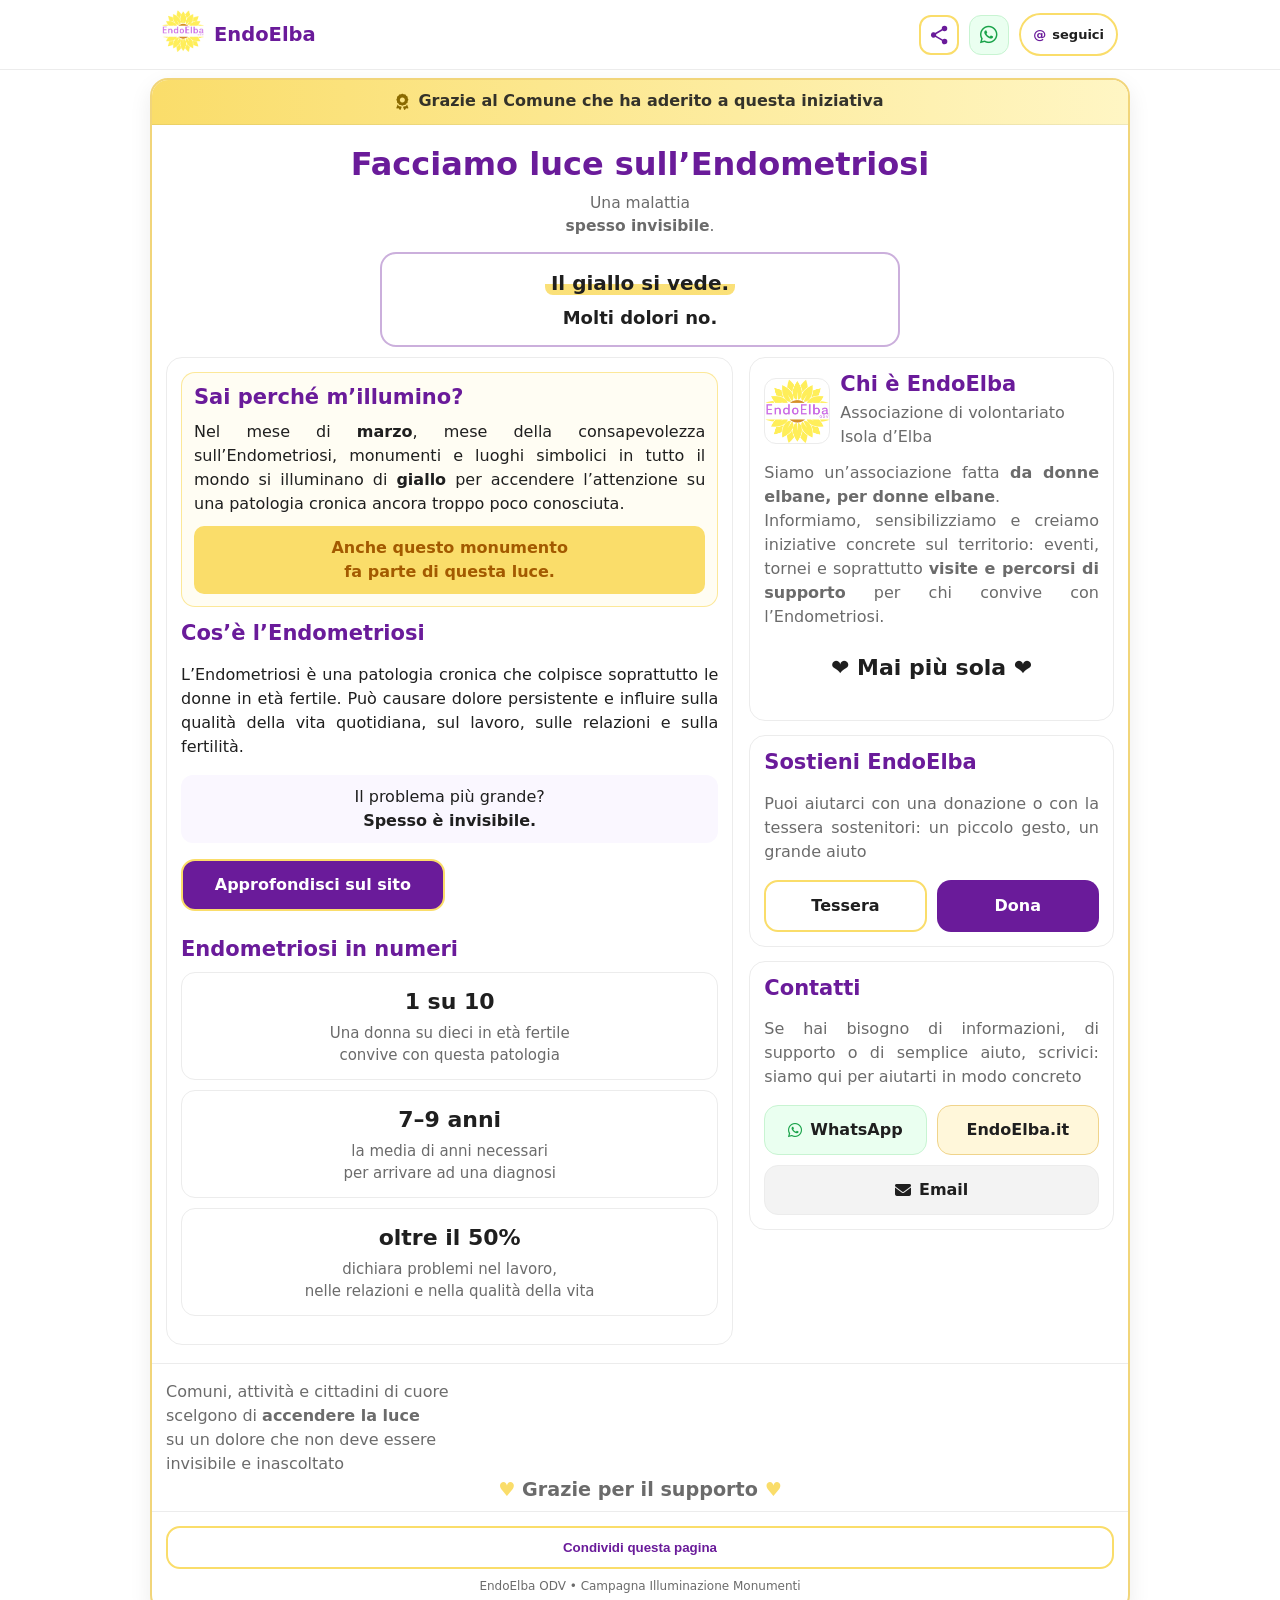
==== illuminazione/index.html @ 04952b27 "Update index.html" ====
<!DOCTYPE html>
<html lang="it">
<head>
  <meta charset="UTF-8" />
  <meta name="viewport" content="width=device-width, initial-scale=1.0" />
  <title>Facciamo luce sull’Endometriosi – EndoElba</title>

  <meta name="description" content="Perché questo monumento è illuminato di giallo: pagina dedicata alla consapevolezza sull’Endometriosi, promossa da EndoElba ODV." />

  <link rel="preconnect" href="https://cdnjs.cloudflare.com" />
  <link href="https://cdnjs.cloudflare.com/ajax/libs/font-awesome/6.5.0/css/all.min.css" rel="stylesheet" />

  <!-- file nella stessa cartella /illuminazione/ -->
  <link rel="stylesheet" href="style.css" />
  <script src="script.js" defer></script>
</head>

<body>

  <!-- TOPBAR -->
  <header class="topbar" aria-label="Barra superiore EndoElba">
    <div class="topbar-inner">
      <div class="brand">
        <a href="https://endoelba.it" rel="noopener" target="_blank" aria-label="Vai al sito EndoElba">
          <img class="logo" alt="EndoElba" src="https://elbaexpert.github.io/endoelba/illuminazione/logo-endoelba.png" />
        </a>
        <div class="brandTxt">
          <div class="subname">EndoElba</div>
          <!-- (kicker rimosso) -->
        </div>
      </div>

      <div class="actions">
        <button class="iconBtn glowPulse" id="shareBtnTop" type="button" aria-label="Condividi">
          <svg aria-hidden="true" width="22" height="22" viewBox="0 0 24 24">
            <path d="M18 16.08c-.76 0-1.44.3-1.96.77L8.91 12.7a3.27 3.27 0 0 0 0-1.39l7-4.11A2.99 2.99 0 0 0 18 7.91a3 3 0 1 0-3-3c0 .23.03.45.08.66l-7 4.11A3 3 0 1 0 6 15a2.99 2.99 0 0 0 2.05-.81l7.12 4.18c-.05.2-.07.41-.07.63a3 3 0 1 0 3-2.92z"></path>
          </svg>
        </button>

        <a class="btn-wa-top" href="https://wa.me/393534650921" rel="noopener" target="_blank" aria-label="WhatsApp EndoElba">
          <i class="fab fa-whatsapp" aria-hidden="true"></i>
        </a>

        <a class="topFollow glowPulse" href="https://www.instagram.com/endoelba/" rel="noopener" target="_blank" aria-label="Segui EndoElba su Instagram">
          <span class="at">@</span><span>seguici</span>
        </a>
      </div>
    </div>
  </header>


  <div class="wrap">
    <main class="frame" aria-label="Landing EndoElba - Monumenti illuminati di giallo">

      <!-- BANNER COMUNE -->
      <div class="comuneBar" id="comuneBar" aria-label="Ringraziamento Comune" hidden>
        <i class="fa-solid fa-award" aria-hidden="true"></i>
        <div class="comuneTxt">
          <div class="comuneTitle" id="comuneTitle">Grazie al Comune di</div>
          <div class="comuneName" id="comuneName"></div>
        </div>
      </div>

      <section class="hero">
        <h1>Facciamo luce sull’Endometriosi</h1>
        <p class="sub">Una malattia<br><strong>spesso invisibile</strong>.</p>

        <!-- CLAIM SUBITO SOTTO -->
        <div class="claim" aria-label="Claim della campagna">
          <div class="inner">
            <p class="line1"><span class="brush">Il giallo si vede.</span></p>
            <p class="line2">Molti dolori no.</p>
          </div>
        </div>
      </section>

      <div class="grid">

        <!-- CONTENUTI -->
        <section class="card" aria-label="Contenuti informativi">

          <div class="highlight">
            <p class="question">Sai perché m’illumino?</p>
            <p class="justify">
              Nel mese di <strong>marzo</strong>, mese della consapevolezza sull’Endometriosi, monumenti e luoghi simbolici in tutto il mondo
              si illuminano di <strong>giallo</strong> per accendere l’attenzione su una patologia cronica ancora troppo poco conosciuta.
            </p>
            <p class="highlight-strong"><strong>Anche questo monumento<br>fa parte di questa luce.</strong></p>
          </div>

          <h2>Cos’è l’Endometriosi</h2>
          <p class="justify">
            L’Endometriosi è una patologia cronica che colpisce soprattutto le donne in età fertile.
            Può causare dolore persistente e influire sulla qualità della vita quotidiana, sul lavoro, sulle relazioni e sulla fertilità.
          </p>
          <p class="key keyCenter">
            Il problema più grande?<br><strong>Spesso è invisibile.</strong>
          </p>

          <div class="ctaRow single">
            <a class="btn primary glowPulse" href="https://endoelba.it" rel="noopener" target="_blank">Approfondisci sul sito</a>
          </div>

          <div class="spacer" aria-hidden="true"></div>

          <h2>Endometriosi in numeri</h2>
          <div class="numbers" aria-label="Statistiche Endometriosi">
            <div class="stat">
              <div class="big">1 su 10</div>
              <div class="small">Una donna su dieci in età fertile<br>convive con questa patologia</div>
            </div>
            <div class="stat">
              <div class="big">7–9 anni</div>
              <div class="small">la media di anni necessari<br>per arrivare ad una diagnosi</div>
            </div>
            <div class="stat">
              <div class="big">oltre il 50%</div>
              <div class="small">dichiara problemi nel lavoro, </br>nelle relazioni e nella qualità della vita</div>
            </div>
          </div>

        </section>

        <!-- COLONNA INFO -->
        <aside aria-label="Informazioni su EndoElba">

          <section class="card" id="chi">
            <div class="whoHeader">
              <img class="whoLogo bigLogo" alt="Logo EndoElba" src="https://elbaexpert.github.io/endoelba/illuminazione/logo-endoelba.png" />
              <div>
                <h2 style="margin:0">Chi è EndoElba</h2>
                <div class="muted" style="margin-top:4px">Associazione di volontariato<br>Isola d’Elba</div>
              </div>
            </div>

            <p class="muted justify" style="margin-top:12px">
              Siamo un’associazione fatta <b>da donne elbane, per donne elbane</b>.</br>
              Informiamo, sensibilizziamo e creiamo iniziative concrete sul territorio: eventi, tornei e soprattutto <b>visite e percorsi di supporto</b> per chi convive con l’Endometriosi.
            </p>

<p class="big" style="text-align:center; font-weight:700;">
  ❤️ Mai più sola ❤️
</p>
          </section>

          <section class="card" id="sostieni" style="margin-top:14px;">
            <h2>Sostieni EndoElba</h2>
            <p class="muted justify">Puoi aiutarci con una donazione o con la tessera sostenitori: un piccolo gesto, un grande aiuto</p>
            <div class="btnRow">
              <a class="btn glowPulse" href="https://endoelba.it/donazioni/" rel="noopener" target="_blank">Tessera</a>
              <a class="btn primary" href="https://endoelba.it/donazioni/" rel="noopener" target="_blank">Dona</a>
            </div>
          </section>

          <section class="card" id="contatti" style="margin-top:14px;">
            <h2>Contatti</h2>
            <p class="muted justify">Se hai bisogno di informazioni, di supporto o di semplice aiuto, scrivici: siamo qui per aiutarti in modo concreto</p>
            <div class="btnRow3">
              <a class="btn btn-wa" href="https://wa.me/393534650921" rel="noopener" target="_blank" aria-label="WhatsApp EndoElba">
                <i class="fab fa-whatsapp" aria-hidden="true"></i>
                <span>WhatsApp</span>
              </a>
              <a class="btn btn-site" href="https://endoelba.it/" rel="noopener" target="_blank">EndoElba.it</a>
              <a class="btn btn-email span2" href="mailto:endoelba@gmail.com" aria-label="Email EndoElba">
                <i class="fa-solid fa-envelope" aria-hidden="true"></i>
                <span>Email</span>
              </a>
</div>
          </section>

        </aside>

      </div>

      <section class="thanks">
  <p class="muted justify" style="font-size:1.0em;">
    Comuni, attività e cittadini di cuore<br>
    scelgono di <strong>accendere la luce</strong><br>
    su un dolore che non deve essere<br>
    invisibile e inascoltato
  </p>


        <p class="big" style="font-size:1.2em;">
  <span class="heartPulse">♥</span>
  <strong>Grazie per il supporto</strong>
  <span class="heartPulse">♥</span>
</p>

        
</section>


      <footer class="pageFooter">
        <button class="linkBtn glowPulse" id="shareBtnBottom" type="button">Condividi questa pagina</button>
        <div class="tiny">EndoElba ODV • Campagna Illuminazione Monumenti</div>
      </footer>

    </main>
  </div>


  <!-- SHARE SHEET -->
  <div id="shareSheet" aria-hidden="true">
    <div class="sheet" role="dialog" aria-label="Condividi">
      <div class="sheetTop">
        <strong>Condividi</strong>
        <button class="btn" id="shareClose" type="button">Chiudi</button>
      </div>
      <p class="muted" style="margin:10px 0 12px; font-size:13.5px;">Scegli dove vuoi condividere questa pagina.</p>
      <div class="btnRow">
        <a class="btn shareIcon" href="#" id="shareWhatsApp" rel="noopener" target="_blank" aria-label="Condividi su WhatsApp">
          <i class="fab fa-whatsapp" aria-hidden="true"></i>
        </a>
        <a class="btn shareIcon" href="#" id="shareFacebook" rel="noopener" target="_blank" aria-label="Condividi su Facebook">
          <i class="fab fa-facebook-f" aria-hidden="true"></i>
        </a>
        <a class="btn shareIcon" href="#" id="shareEmail" aria-label="Condividi via email">
          <i class="fa-solid fa-envelope" aria-hidden="true"></i>
        </a>
        <button class="btn shareIcon" id="shareCopy" type="button" aria-label="Copia link">
          <i class="fa-solid fa-link" aria-hidden="true"></i>
        </button>
      </div>
      <div class="toast" id="shareToast" role="status" aria-live="polite">Link copiato ✅</div>
    </div>
  </div>

</body>
</html>
---- illuminazione/style.css ----
:root{
  --endo-purple:#6a1b9a;
  --endo-yellow:#fadd6a;
  --bg:#ffffff;
  --text:#1f1f1f;
  --muted:#6b6b6b;
  --line:#ececec;
  --shadow: 0 8px 22px rgba(0,0,0,.08);
}

*{box-sizing:border-box}
html,body{height:100%}
body{
  margin:0;
  font-family: system-ui, -apple-system, Segoe UI, Roboto, Arial, sans-serif;
  background: var(--bg);
  color: var(--text);
  line-height:1.5;
}

a{color:inherit}

/* TOPBAR */
.topbar{
  position:fixed;
  top:0;
  left:0;
  right:0;
  z-index:999;
  background:#fff;
  border-bottom:1px solid var(--line);
}
.topbar-inner{
  max-width:980px;
  margin:0 auto;
  padding:10px 12px;
  display:flex;
  align-items:center;
  justify-content:space-between;
  gap:10px;
}
.brand{display:flex; align-items:center; gap:10px; min-width:0;}
.logo{width:42px; height:42px; object-fit:contain; border-radius:10px;}
.brandTxt{display:flex; flex-direction:column; min-width:0;}
.subname{font-weight:800; color:var(--endo-purple); line-height:1.1; font-size:19.5px;}
.kicker{font-size:12px; color:var(--muted); white-space:nowrap; overflow:hidden; text-overflow:ellipsis;}
.actions{display:flex; align-items:center; gap:10px;}
.iconBtn{
  width:40px; height:40px;
  border-radius:12px;
  border:1px solid var(--line);
  background:#fff;
  display:grid; place-items:center;
  cursor:pointer;
}
.iconBtn svg{fill:var(--endo-purple)}
.btn-wa-top{
  width:40px; height:40px;
  border-radius:12px;
  display:grid; place-items:center;
  background:#eafff0;
  border:1px solid #c8f4d2;
  text-decoration:none;
}
.btn-wa-top i{color:#1aa34a; font-size:20px;}
.topFollow{
  display:flex; align-items:center; gap:6px;
  padding:10px 12px;
  border-radius:999px;
  border:1px solid var(--line);
  text-decoration:none;
  font-weight:700;
  font-size:13px;
}
.topFollow .at{color:var(--endo-purple)}

/* PAGE WRAP */
.wrap{padding:78px 10px 18px;}
.frame{
  max-width:980px;
  margin:0 auto;
  border:2px solid #f1d57a; /* unico bordo “via di mezzo” */
  border-radius:18px;
  overflow:hidden;
  background:#fff;
  box-shadow: var(--shadow);
}

/* COMUNE BAR */
.comuneBar{
  display:flex;
  align-items:center;
  gap:10px;
  padding:12px 14px;
  background: linear-gradient(90deg, var(--endo-yellow), #fff6c4);
  border-bottom:1px solid rgba(0,0,0,.06);
  font-weight:800;
}
.comuneBar i{color:#8a6a00}

/* HERO */
.hero{padding:18px 14px 14px; text-align:center;}
.hero h1{margin:0; font-size:28px; color:var(--endo-purple); line-height:1.1;}
.sub{margin:10px 0 0; color:var(--muted); font-size:15.5px;}

/* CLAIM */
.claim{
  margin:14px auto 0;
  max-width:520px;
  border:1px solid var(--line);
  border-radius:16px;
  background:#fff;
  padding:14px;
}
.claim .inner{text-align:center;}
.claim .line1{margin:0; font-weight:900; font-size:18px;}
.claim .line2{margin:6px 0 0; font-weight:800; font-size:16px;}
.brush{
  background: linear-gradient(180deg, transparent 55%, rgba(250,221,106,.9) 55%);
  padding:0 6px;
  border-radius:8px;
}

/* GRID */
.grid{display:grid; gap:14px; padding:0 12px 14px;}
@media (min-width: 860px){
  .grid{grid-template-columns: 1.4fr .9fr; padding:0 14px 18px; gap:16px;}
  .hero{padding:22px 14px 10px;}
  .hero h1{font-size:32px;}
}

/* CARD */
.card{
  background:#fff;
  border:1px solid var(--line);
  border-radius:16px;
  padding:14px;
}
.card h2{
  margin:0 0 10px;
  color:var(--endo-purple);
  font-size:20px;
  line-height:1.2;
}
.muted{color:var(--muted)}

/* HIGHLIGHT */
.highlight{
  border:1px solid rgba(250,221,106,.65);
  background: #fffdf3;
  border-radius:14px;
  padding:12px;
  margin-bottom:14px;
}
.highlight p{margin:0}
.highlight p + p{margin-top:10px}
.highlight-strong{
  padding:10px 10px;
  border-left:4px solid var(--endo-yellow);
  background:#fff;
  border-radius:10px;
}

.key{
  margin-top:10px;
  padding:10px 12px;
  border-left:4px solid var(--endo-purple);
  background:#faf7ff;
  border-radius:12px;
}

/* NUMBERS */
.numbers{
  display:grid;
  gap:10px;
  margin:6px 0 14px;
}
.stat{
  border:1px solid var(--line);
  border-radius:14px;
  padding:12px;
  background:#fff;
}
.big{font-weight:900; font-size:18px;}
.small{color:var(--muted); font-size:13.5px; margin-top:4px;}

/* BUTTONS */
.btn{
  display:inline-flex;
  align-items:center;
  justify-content:center;
  gap:8px;
  width:100%;
  padding:12px 12px;
  border-radius:14px;
  border:1px solid var(--line);
  background:#fff;
  text-decoration:none;
  font-weight:800;
  cursor:pointer;
}
.btn.primary{
  background:var(--endo-purple);
  color:#fff;
  border-color:transparent;
}
.btnRow{display:grid; grid-template-columns:1fr 1fr; gap:10px;}
.ctaRow{display:grid; grid-template-columns:1fr; gap:10px; margin-top:12px;}
@media (min-width: 520px){
  .ctaRow{grid-template-columns:1fr 1fr;}
}

.btn-wa{background:#eafff0; border-color:#c8f4d2}
.btn-wa i{color:#1aa34a}
.btn-site{background:#fff7da; border-color:#f0d48b}
.btn-email{background:#f3f3f3}

/* WHO */
.whoHeader{display:flex; align-items:center; gap:10px;}
.whoLogo{width:44px; height:44px; object-fit:contain; border-radius:12px; border:1px solid var(--line); background:#fff;}
.pill{
  margin-top:12px;
  padding:10px 12px;
  border-radius:999px;
  border:1px solid rgba(106,27,154,.18);
  background:#faf7ff;
  display:inline-flex;
  gap:8px;
  align-items:center;
}

/* FOOTER */
.pageFooter{
  border-top:1px solid var(--line);
  padding:14px 14px 16px;
  display:grid;
  gap:8px;
  text-align:center;
}
.linkBtn{
  width:100%;
  border:1px dashed rgba(106,27,154,.45);
  background:#fff;
  color:var(--endo-purple);
  font-weight:900;
  padding:12px 12px;
  border-radius:14px;
  cursor:pointer;
}
.tiny{font-size:12px; color:var(--muted)}

/* SHARE SHEET */
#shareSheet{
  position:fixed;
  inset:0;
  background:rgba(0,0,0,.35);
  display:none;
  align-items:flex-end;
  justify-content:center;
  padding:12px;
  z-index:50;
}
#shareSheet.open{display:flex;}
.sheet{
  width:100%;
  max-width:520px;
  background:#fff;
  border-radius:18px;
  padding:14px;
  box-shadow: var(--shadow);
}
.sheetTop{display:flex; justify-content:space-between; align-items:center; gap:12px;}
.shareIcon{width:54px; height:54px; padding:0; border-radius:16px;}
.shareIcon i{font-size:22px;}
.toast{
  margin-top:10px;
  padding:10px 12px;
  border-radius:12px;
  background:#f3f3f3;
  color:#111;
  display:none;
  font-weight:700;
  text-align:center;
}
.toast.show{display:block;}

@media (prefers-reduced-motion: reduce){
  *{scroll-behavior:auto}
}



/* Comune: a capo + più grande */
.comuneBar{
  align-items:flex-start;
}
.comuneTxt{
  display:flex;
  flex-direction:column;
  gap:2px;
  line-height:1.1;
}
.comuneTitle{
  font-weight:800;
  font-size:13px;
  opacity:.9;
}
.comuneName{
  font-weight:1000;
  font-size:18px;
  color:#1f1f1f;
}

/* Claim: più grande + contorno viola */
.claim{
  border:2px solid rgba(106,27,154,.35);
}
.claim .line1{
  font-size:20px;
}
.claim .line2{
  font-size:18px;
}

/* Evidenza “Anche questo monumento...” centrata + gialla + testo bianco */
.highlight-strong{
  border-left:none;
  text-align:center;
  background: var(--endo-yellow);
  color:#fff;
}
.highlight-strong strong{
  color:#fff;
}

/* Titoli: Endometriosi con E maiuscola (già ok) e un pelo più “presente” */
.card h2{
  font-size:21px;
}

/* Numeri più grandi e testo descrittivo più grande */
.big{
  font-size:22px;
}
.small{
  font-size:15px;
}

/* Sezione ringraziamento finale */
.thanks{
  border-top:1px solid var(--line);
  padding:16px 14px 6px;
  text-align:center;
}
.thanks h3{
  margin:0 0 8px;
  color:var(--endo-purple);
  font-size:18px;
}
.thanks p{
  margin:0;
  color:var(--muted);
  font-size:14.5px;
}

.thanksText{margin:0; color:var(--muted); font-size:14.5px; line-height:1.35;}
.thanksBig{margin:12px 0 0; font-size:20px; font-weight:900;}



/* TESTI GIUSTIFICATI */
.justify{ text-align: justify; text-justify: inter-word; hyphens: auto; }

.keyCenter{ text-align:center; border-left:none; }

.btnRow3{display:grid; grid-template-columns:1fr 1fr; gap:10px;}
.span2{grid-column:1/-1;}

.bigLogo{width:66px; height:66px;}

@keyframes glowPulse{
  0%{transform: translateY(0) scale(1); box-shadow: 0 0 0 rgba(250,221,106,0);}
  50%{transform: translateY(-1px) scale(1.02); box-shadow: 0 0 18px rgba(250,221,106,.55);}
  100%{transform: translateY(0) scale(1); box-shadow: 0 0 0 rgba(250,221,106,0);}
}
.glowPulse{animation: glowPulse 1.55s ease-in-out infinite;}
.heartPulse{color: var(--endo-yellow); animation: glowPulse 1.55s ease-in-out infinite; display:inline-block;}


/* === FIX 2026-02-28: richieste Marco === */

/* Comune bar: centrata e più grande */
.comuneBar{
  justify-content:center;
  text-align:center;
  align-items:center;
}
.comuneTxt{
  align-items:center;
}
.comuneTitle{
  font-size:16px;
}
.comuneName{
  font-size:24px;
}

/* "Sai perché m'illumino?" come H2 */
.question{
  margin:0 0 10px;
  color:var(--endo-purple);
  font-size:21px;
  font-weight:800;
  line-height:1.2;
}

/* Evidenza "Anche questo monumento..." arancione scuro su giallo */
.highlight-strong{
  background: var(--endo-yellow);
  color:#a35a00;
}
.highlight-strong strong{
  color:#a35a00;
}

/* Spazio prima di "Endometriosi in numeri" */
.spacer{height:26px;}

/* Box numeri centrati */
.stat{ text-align:center; }

/* "Mai più sola" centrato e bold */
.pillBtn{
  display:block;
  text-align:center;
  font-weight:900;
}
.boldCenter{ text-align:center; font-weight:900; }

/* Chiusura: stesso corpo di testo dei paragrafi */
.thanksText{
  font-size:16px;
  color:var(--muted);
}

/* "Grazie per il supporto" stile coerente con pulsanti, cuori gialli */
.thanksBig{
  margin:12px 0 0;
  font-size:16px;
  font-weight:800;
  color:var(--endo-purple);
}
.heartPulse{
  color: var(--endo-yellow);
}

/* Pulsazioni più evidenti: bordo giallo + glow viola */
@keyframes violetGlow{
  0%{transform: translateY(0) scale(1); box-shadow: 0 0 0 rgba(106,27,154,0);}
  50%{transform: translateY(-1px) scale(1.03); box-shadow: 0 0 22px rgba(106,27,154,.75);}
  100%{transform: translateY(0) scale(1); box-shadow: 0 0 0 rgba(106,27,154,0);}
}
.glowPulse{
  animation: violetGlow 1.35s ease-in-out infinite !important;
  border:2px solid var(--endo-yellow) !important;
}
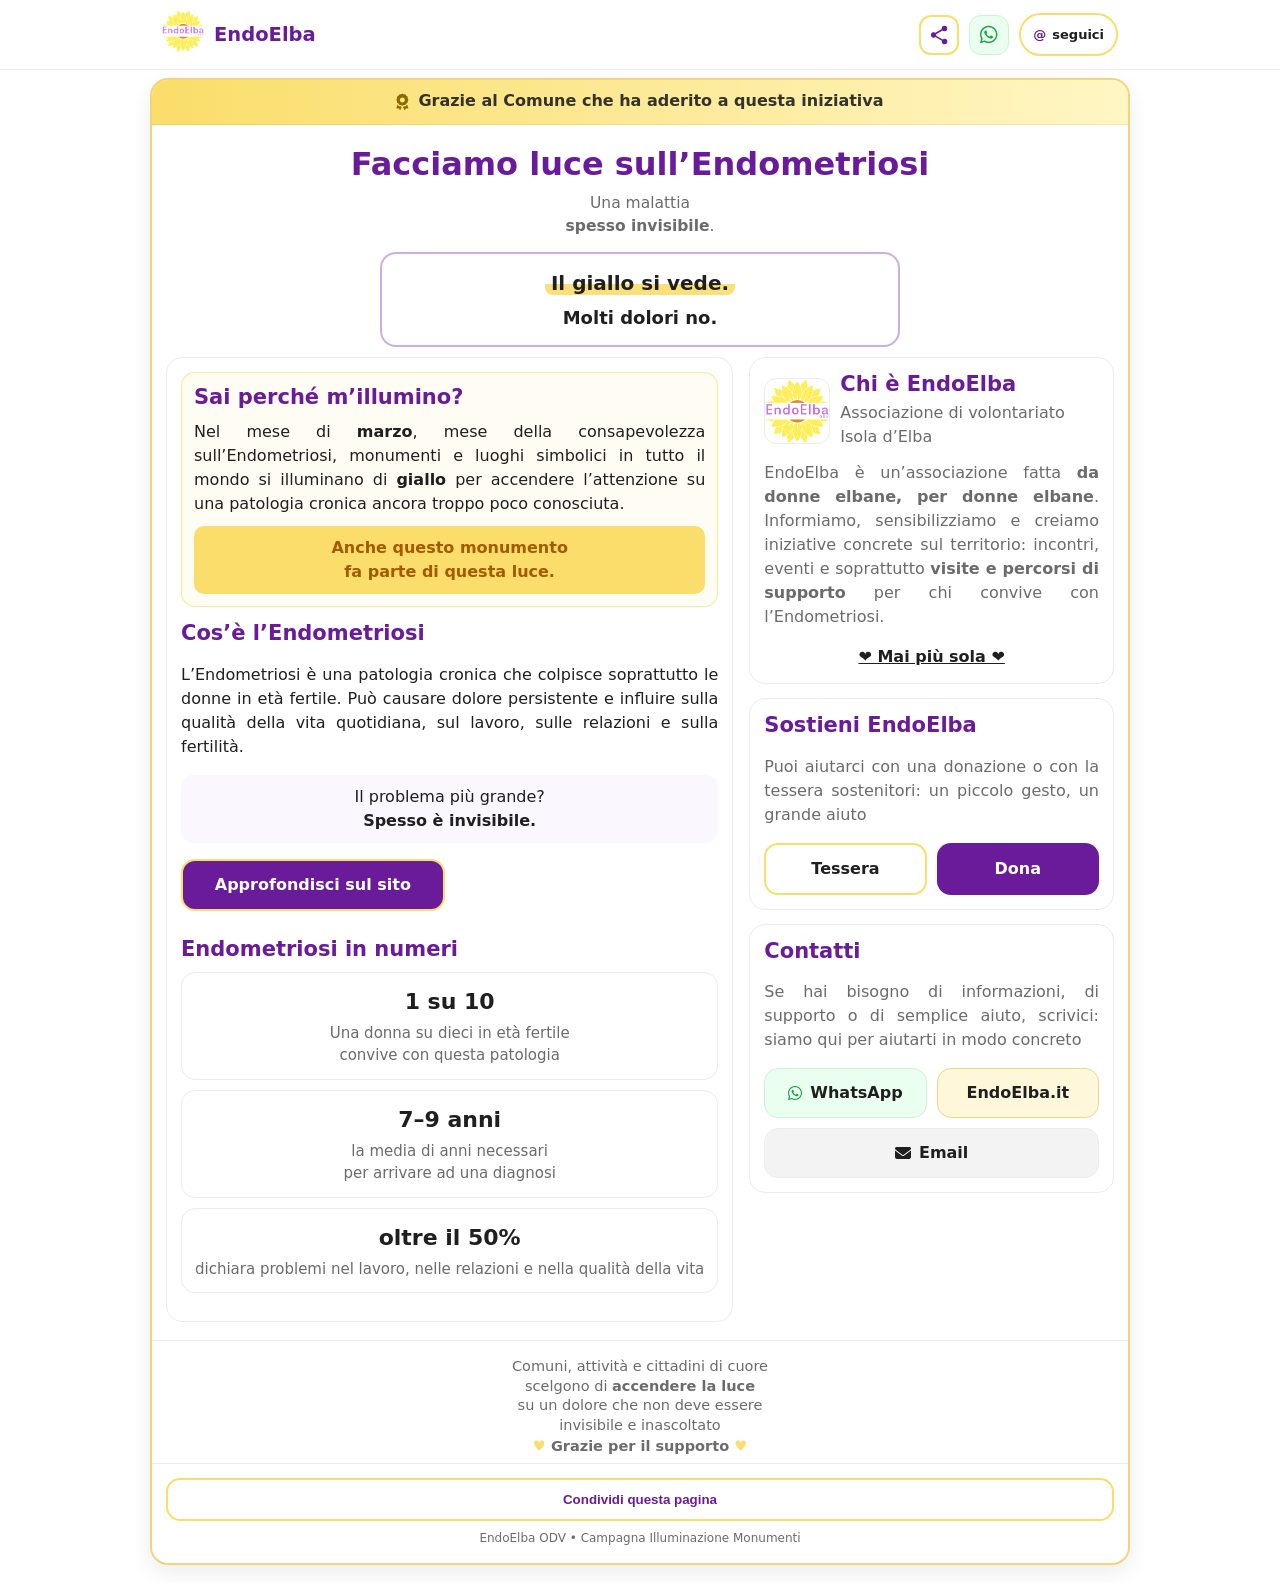
==== commit 3a8facf7: "Update index.html" ====
--- a/illuminazione/index.html
+++ b/illuminazione/index.html
@@ -115,7 +115,7 @@
             </div>
             <div class="stat">
               <div class="big">oltre il 50%</div>
-              <div class="small">dichiara problemi nel lavoro, </br>nelle relazioni e nella qualità della vita</div>
+              <div class="small">dichiara problemi nel lavoro, nelle relazioni e nella qualità della vita</div>
             </div>
           </div>
 
@@ -134,13 +134,14 @@
             </div>
 
             <p class="muted justify" style="margin-top:12px">
-              Siamo un’associazione fatta <b>da donne elbane, per donne elbane</b>.</br>
-              Informiamo, sensibilizziamo e creiamo iniziative concrete sul territorio: eventi, tornei e soprattutto <b>visite e percorsi di supporto</b> per chi convive con l’Endometriosi.
+              EndoElba è un’associazione fatta <b>da donne elbane, per donne elbane</b>.
+              Informiamo, sensibilizziamo e creiamo iniziative concrete sul territorio: incontri, eventi e soprattutto <b>visite e percorsi di supporto</b>
+              per chi convive con l’Endometriosi.
             </p>
 
-<p class="big" style="text-align:center; font-weight:700;">
-  ❤️ Mai più sola ❤️
-</p>
+            <a class="pillBtn pulse boldCenter" href="https://wa.me/393534650921" rel="noopener" target="_blank" aria-label="Scrivi a EndoElba su WhatsApp">
+              ❤️ Mai più sola ❤️
+            </a>
           </section>
 
           <section class="card" id="sostieni" style="margin-top:14px;">
@@ -173,21 +174,13 @@
       </div>
 
       <section class="thanks">
-  <p class="muted justify" style="font-size:1.0em;">
+  <p class="thanksText">
     Comuni, attività e cittadini di cuore<br>
     scelgono di <strong>accendere la luce</strong><br>
     su un dolore che non deve essere<br>
     invisibile e inascoltato
   </p>
-
-
-        <p class="big" style="font-size:1.2em;">
-  <span class="heartPulse">♥</span>
-  <strong>Grazie per il supporto</strong>
-  <span class="heartPulse">♥</span>
-</p>
-
-        
+  <p class="thanksBig"><span class="heartPulse">♥</span> <strong>Grazie per il supporto</strong> <span class="heartPulse">♥</span></p>
 </section>
 
 
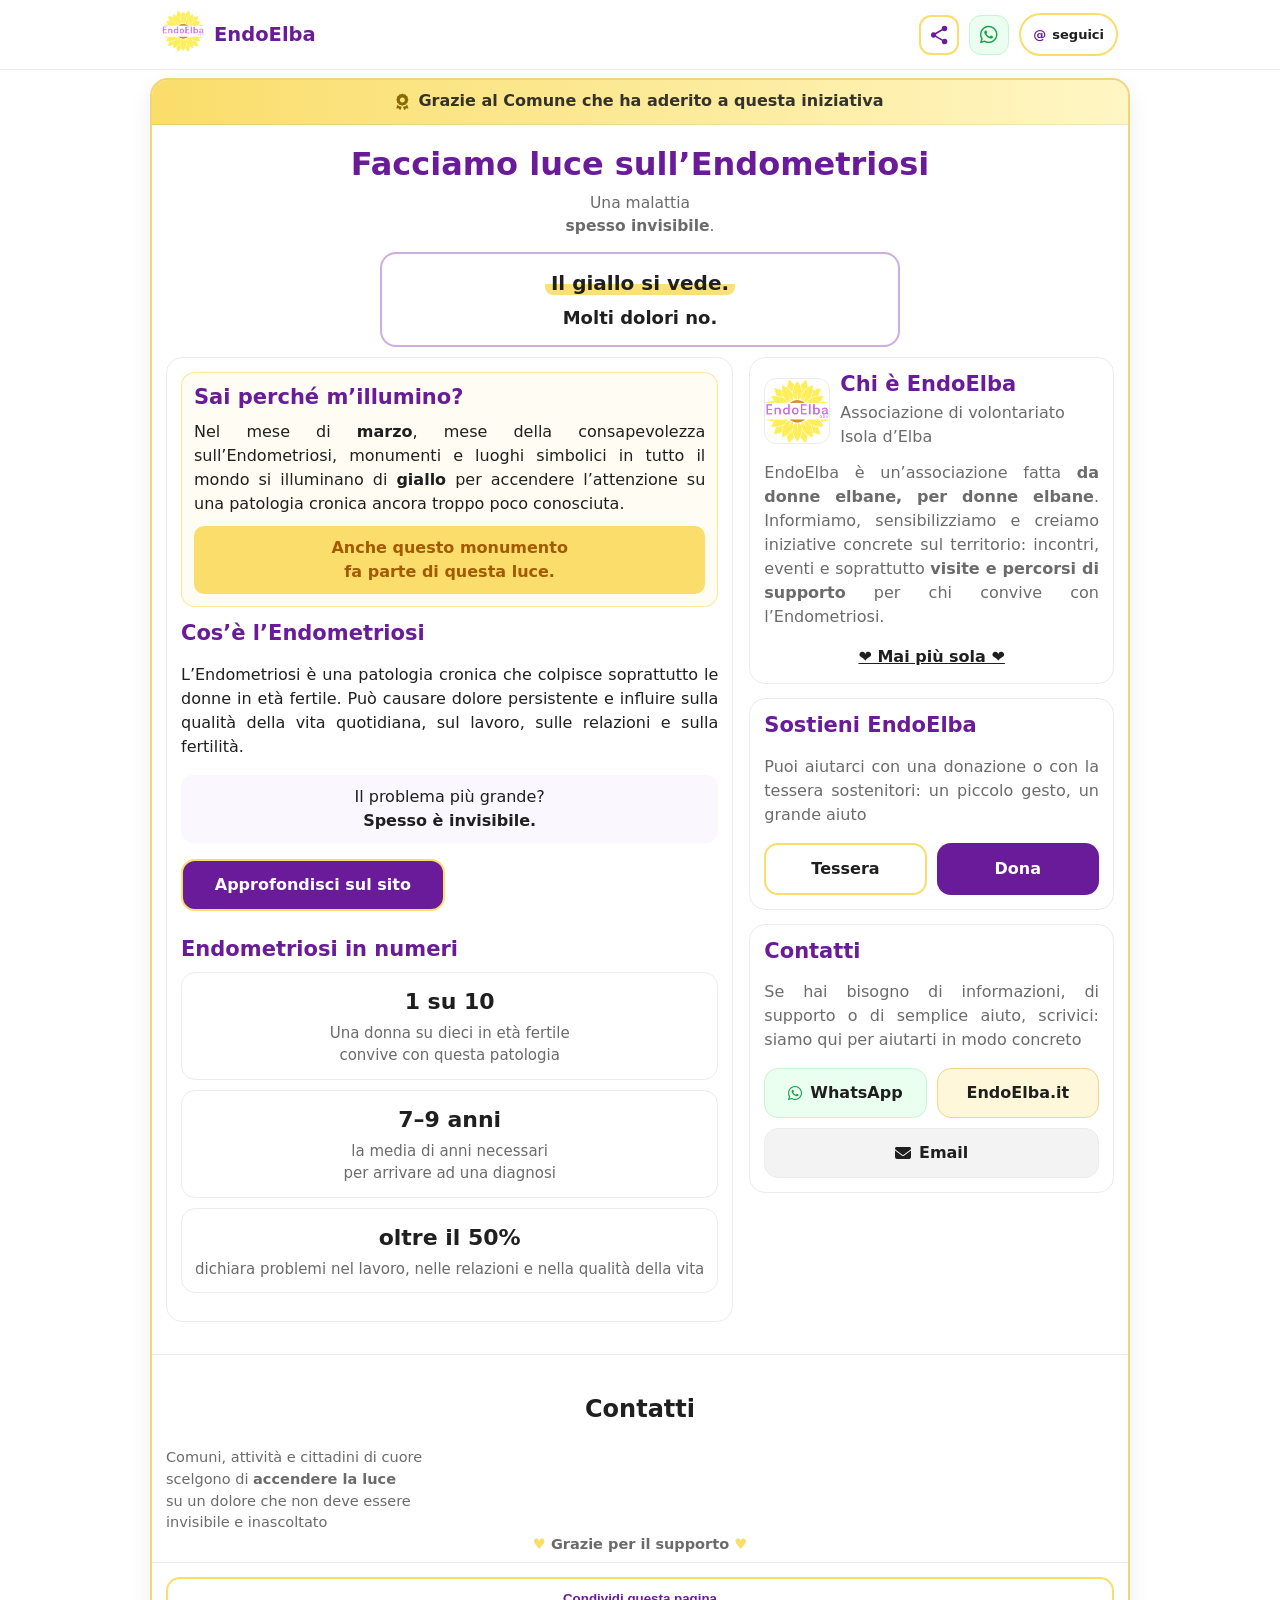
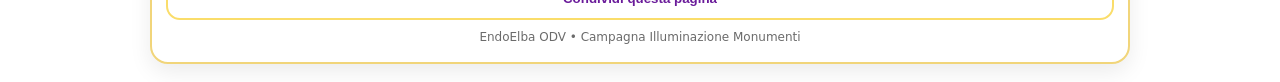
==== commit 5216de85: "Update index.html" ====
--- a/illuminazione/index.html
+++ b/illuminazione/index.html
@@ -173,16 +173,26 @@
 
       </div>
 
-      <section class="thanks">
-  <p class="thanksText">
-    Comuni, attività e cittadini di cuore<br>
+
+               <section class="thanks" id="thanks" style="margin-top:14px;">
+            <h2>Contatti</h2>
+            <p class="muted justify">Comuni, attività e cittadini di cuore<br>
     scelgono di <strong>accendere la luce</strong><br>
     su un dolore che non deve essere<br>
-    invisibile e inascoltato
-  </p>
-  <p class="thanksBig"><span class="heartPulse">♥</span> <strong>Grazie per il supporto</strong> <span class="heartPulse">♥</span></p>
-</section>
-
+    invisibile e inascoltato</p>
+<p class="thanksBig"><span class="heartPulse">♥</span> <strong>Grazie per il supporto</strong> <span class="heartPulse">♥</span></p>           
+          </section>
+
+
+
+
+
+
+
+
+
+
+      
 
       <footer class="pageFooter">
         <button class="linkBtn glowPulse" id="shareBtnBottom" type="button">Condividi questa pagina</button>
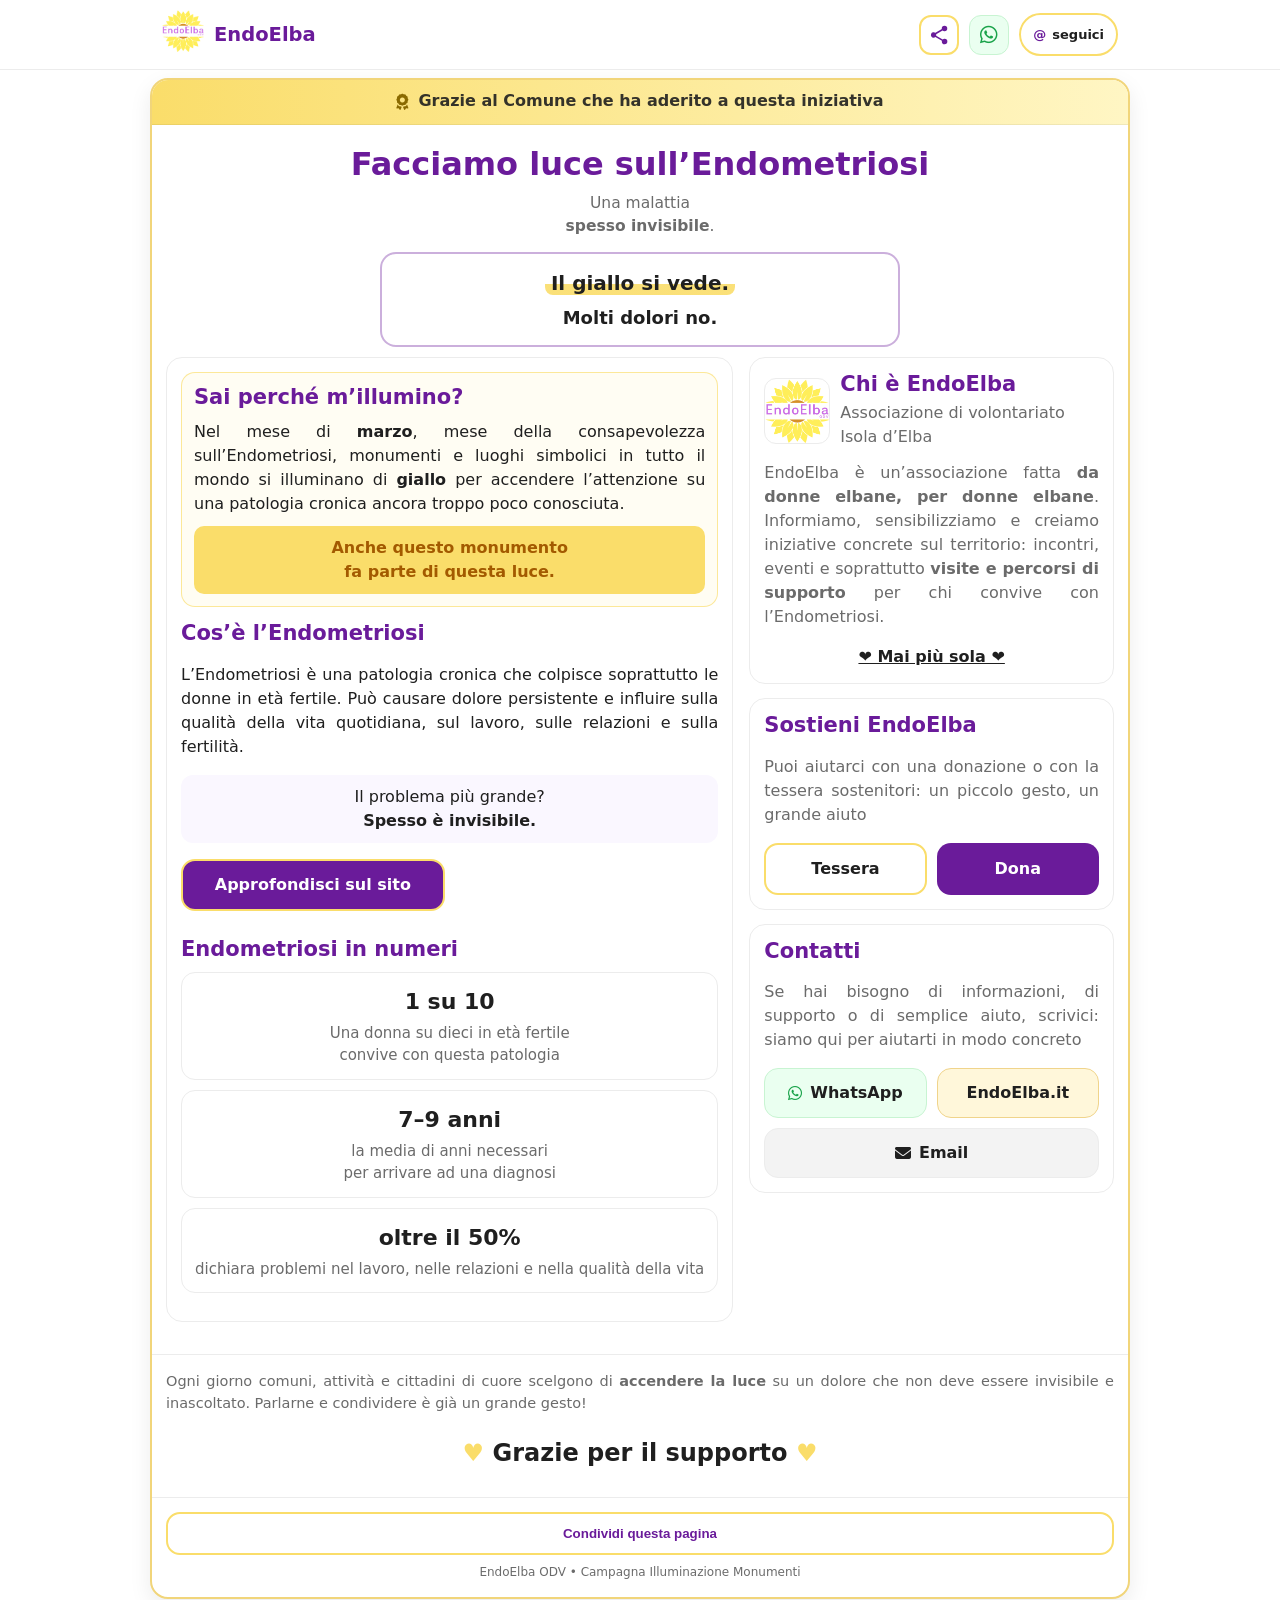
==== commit c8fc8339: "Update index.html" ====
--- a/illuminazione/index.html
+++ b/illuminazione/index.html
@@ -175,12 +175,9 @@
 
 
                <section class="thanks" id="thanks" style="margin-top:14px;">
-            <h2>Contatti</h2>
-            <p class="muted justify">Comuni, attività e cittadini di cuore<br>
-    scelgono di <strong>accendere la luce</strong><br>
-    su un dolore che non deve essere<br>
-    invisibile e inascoltato</p>
-<p class="thanksBig"><span class="heartPulse">♥</span> <strong>Grazie per il supporto</strong> <span class="heartPulse">♥</span></p>           
+            <p class="muted justify">Ogni giorno comuni, attività e cittadini di cuore scelgono di <strong>accendere la luce</strong> su un dolore che non deve essere invisibile e inascoltato. Parlarne e condividere è già un grande gesto!</p>      
+
+                 <h2><span class="heartPulse">♥</span> <strong>Grazie per il supporto</strong> <span class="heartPulse">♥</span></h2>
           </section>
 
 
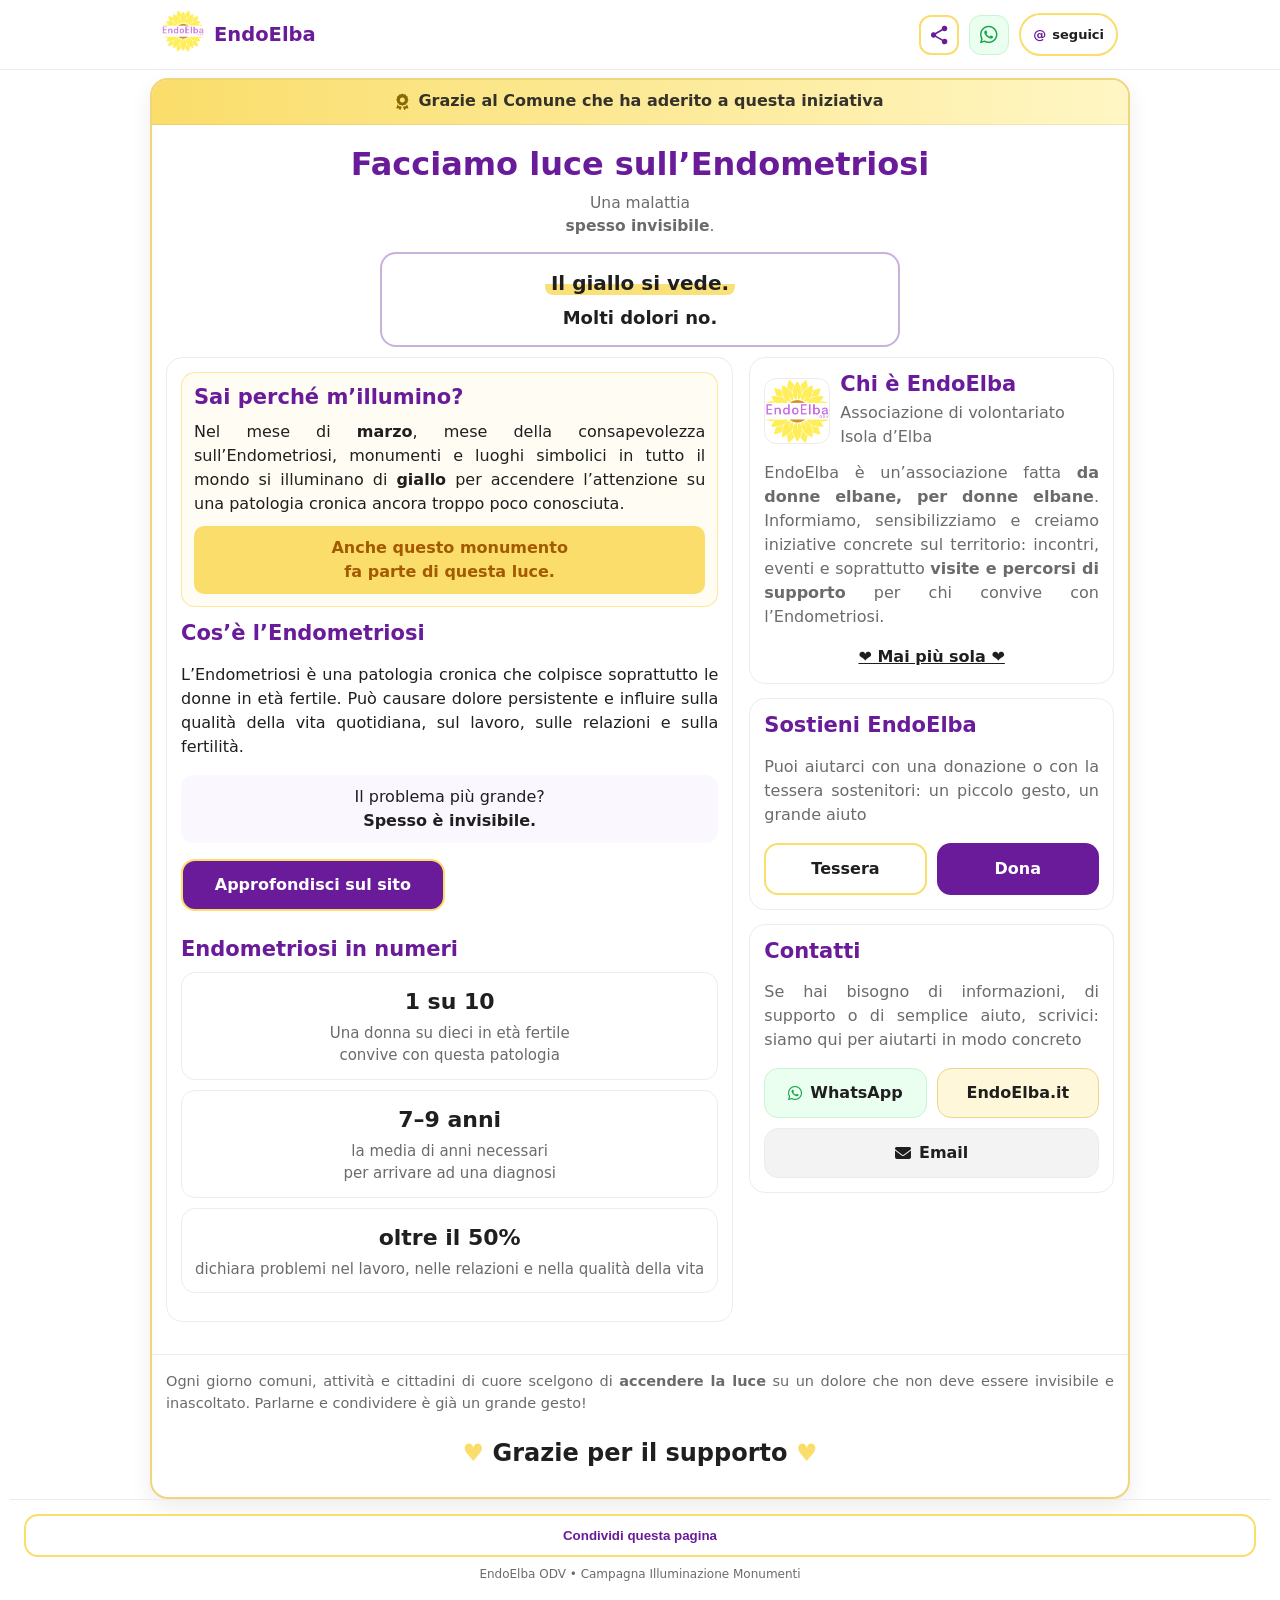
==== commit 2f5f4461: "Update index.html" ====
--- a/illuminazione/index.html
+++ b/illuminazione/index.html
@@ -191,12 +191,17 @@
 
       
 
-      <footer class="pageFooter">
+
+
+    </main>
+
+
+          <footer class="pageFooter">
         <button class="linkBtn glowPulse" id="shareBtnBottom" type="button">Condividi questa pagina</button>
         <div class="tiny">EndoElba ODV • Campagna Illuminazione Monumenti</div>
       </footer>
 
-    </main>
+    
   </div>
 
 
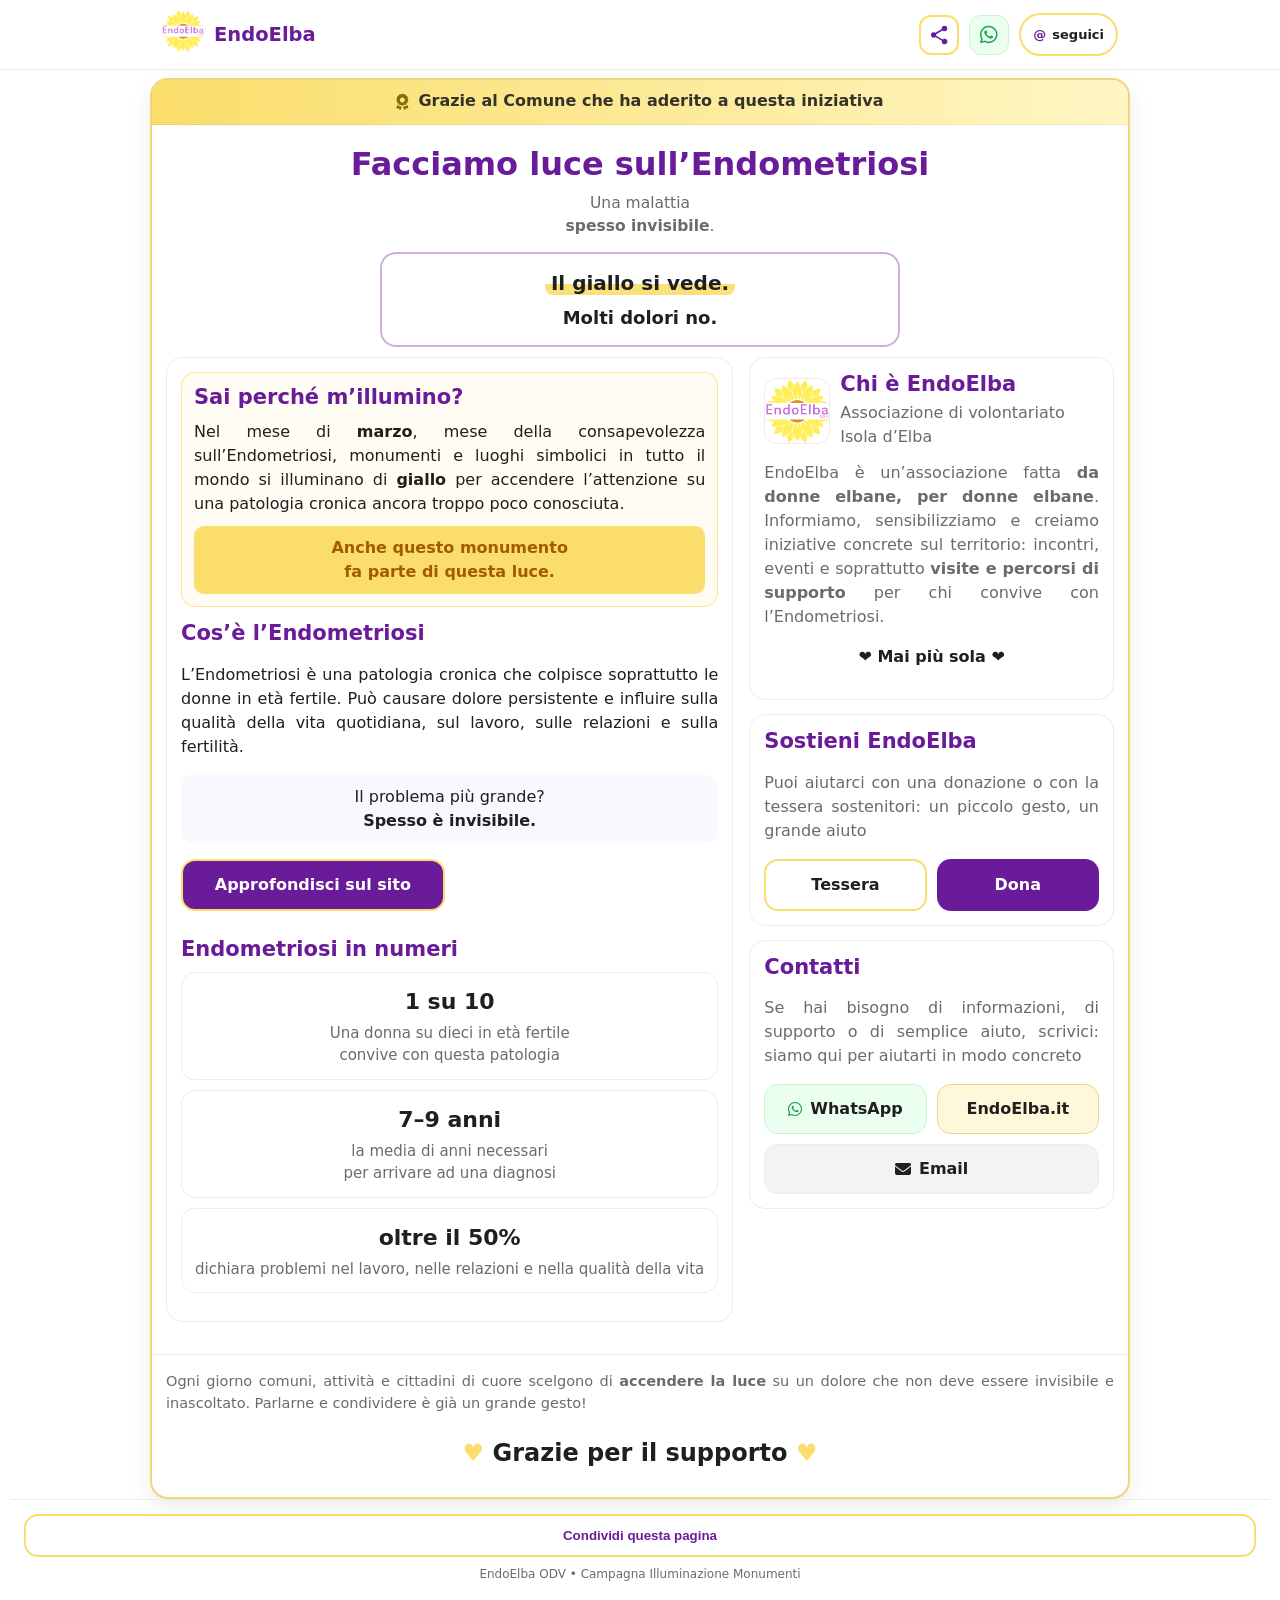
==== commit 6ed5a064: "Update index.html" ====
--- a/illuminazione/index.html
+++ b/illuminazione/index.html
@@ -139,9 +139,9 @@
               per chi convive con l’Endometriosi.
             </p>
 
-            <a class="pillBtn pulse boldCenter" href="https://wa.me/393534650921" rel="noopener" target="_blank" aria-label="Scrivi a EndoElba su WhatsApp">
+            <p class="pillBtn pulse boldCenter">
               ❤️ Mai più sola ❤️
-            </a>
+            </p>
           </section>
 
           <section class="card" id="sostieni" style="margin-top:14px;">
